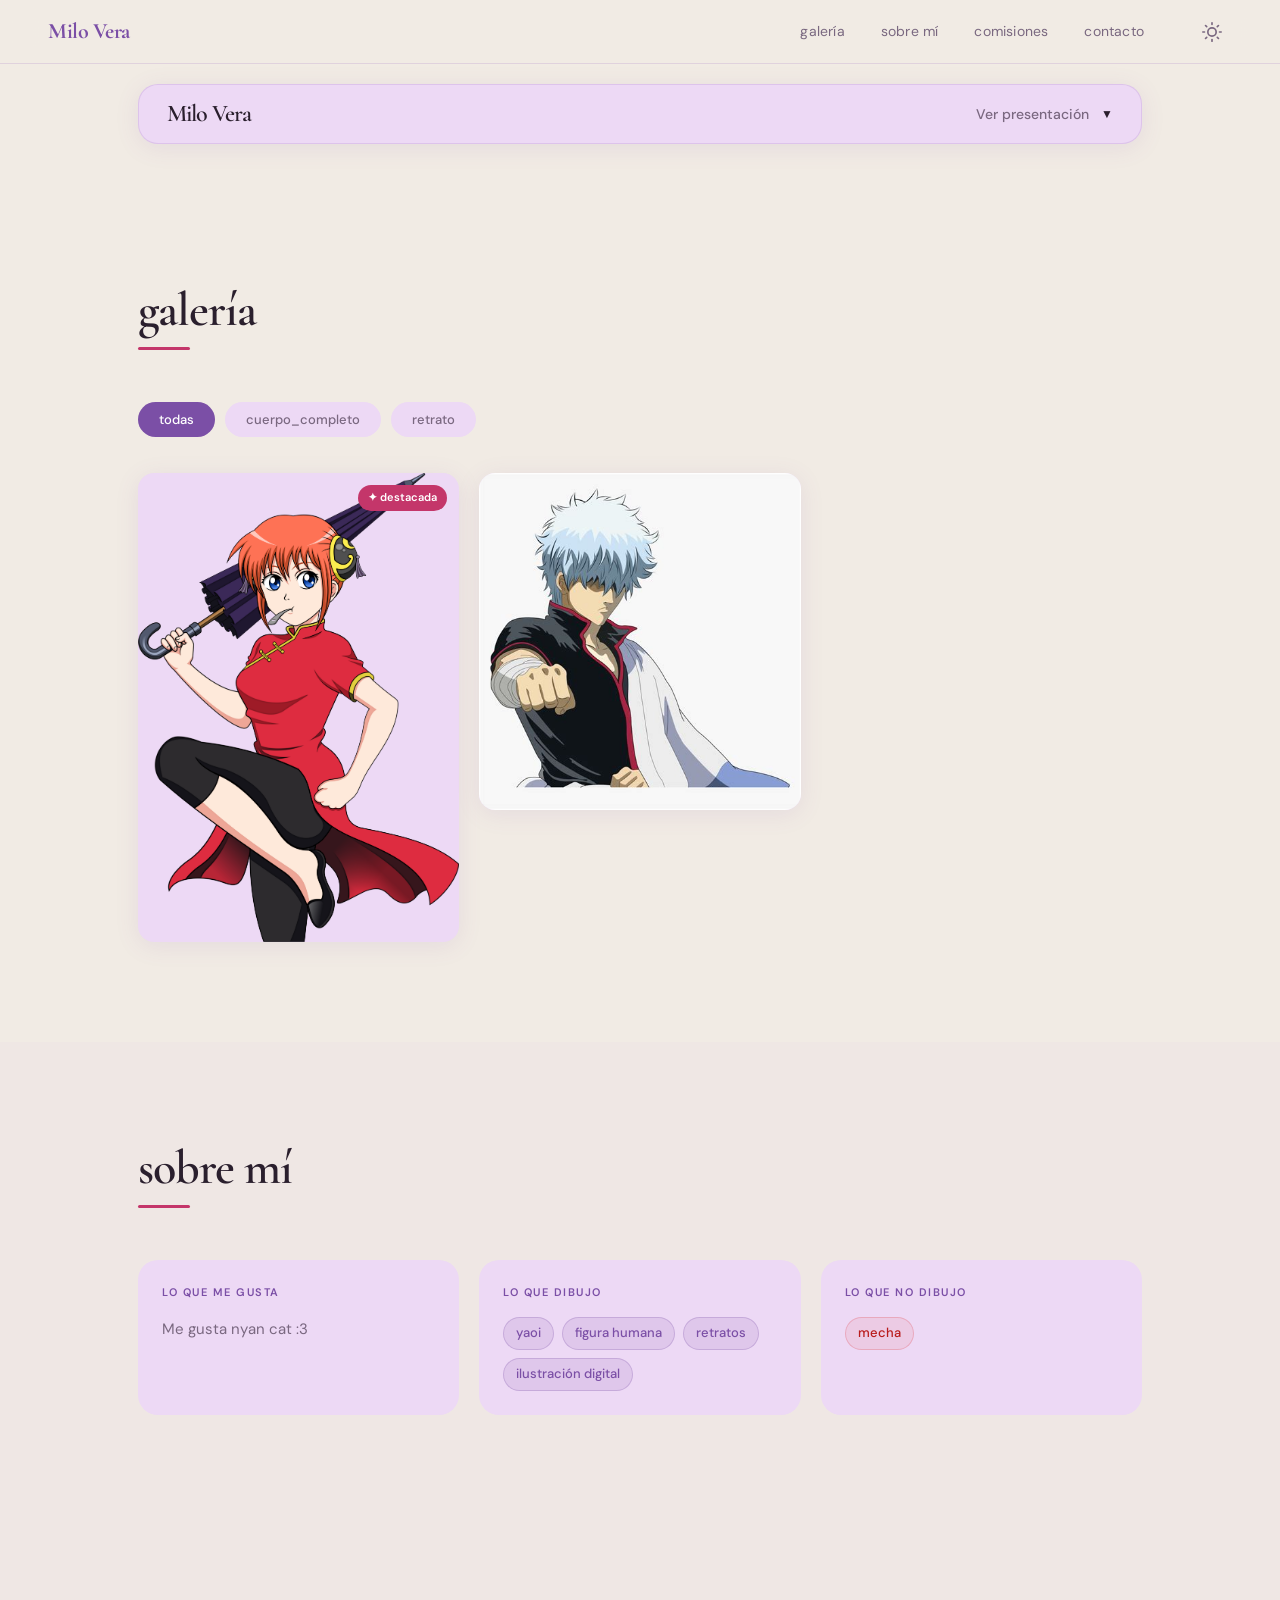
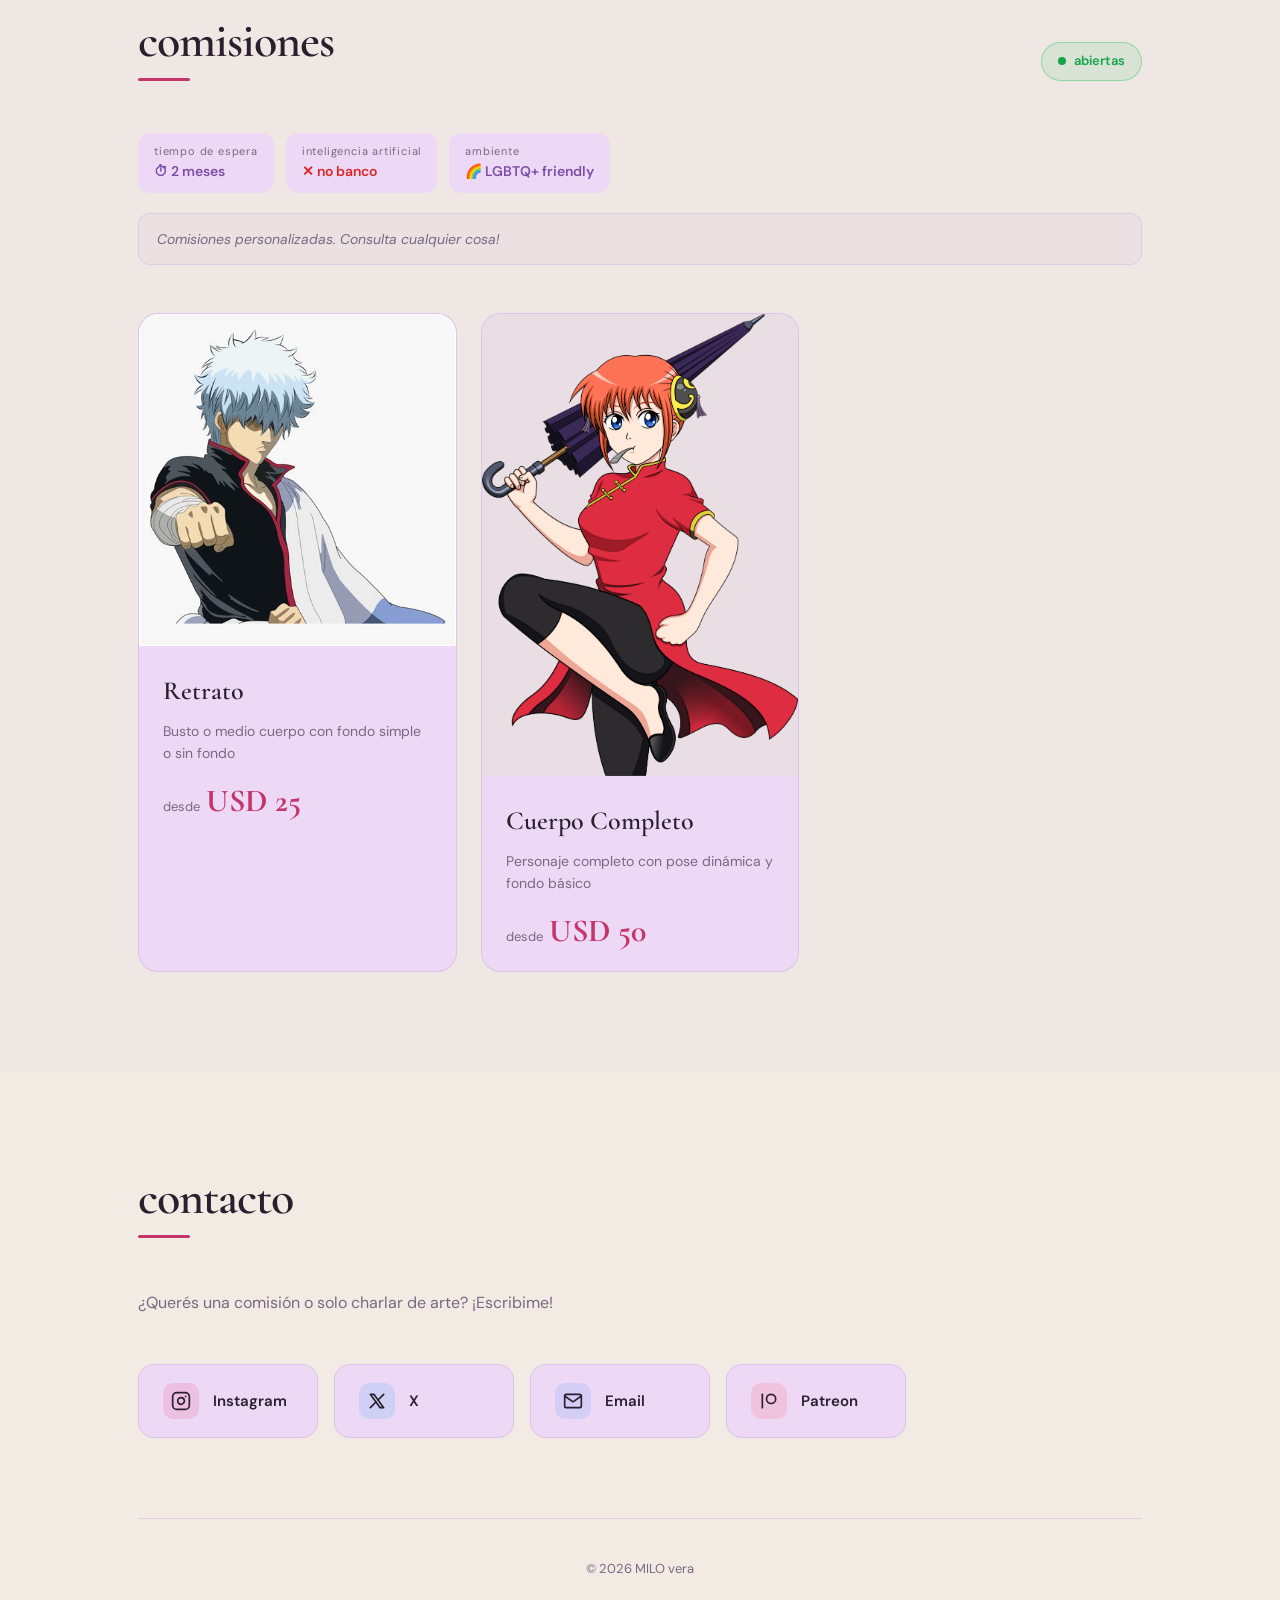
==== index.html @ a2011404 "awa" ====
<!DOCTYPE html>
<html lang="es">

<head>
  <meta charset="UTF-8" />
  <meta name="viewport" content="width=device-width, initial-scale=1.0" />
  <title>MILO vera — Arte & Comisiones</title>
  <link rel="preconnect" href="https://fonts.googleapis.com" />
  <link rel="preconnect" href="https://fonts.gstatic.com" crossorigin />
  <link
    href="https://fonts.googleapis.com/css2?family=Cormorant+Garamond:ital,wght@0,400;0,600;0,700;1,400;1,600&family=DM+Sans:wght@300;400;500;600&display=swap"
    rel="stylesheet" />
  <link rel="stylesheet" href="style.css" />
</head>

<body>

  <!-- NAV -->
  <nav id="navbar">
    <a href="#hero" class="nav-logo">Milo Vera</a>
    <div class="nav-links">
      <a href="#galeria">galería</a>
      <a href="#sobre-mi">sobre mí</a>
      <a href="#comisiones">comisiones</a>
      <a href="#contacto">contacto</a>
    </div>
    <button id="theme-toggle" aria-label="Cambiar tema">
      <svg class="icon-sun" viewBox="0 0 24 24" width="20" height="20" stroke="currentColor" stroke-width="2"
        fill="none" stroke-linecap="round" stroke-linejoin="round">
        <circle cx="12" cy="12" r="5"></circle>
        <line x1="12" y1="1" x2="12" y2="3"></line>
        <line x1="12" y1="21" x2="12" y2="23"></line>
        <line x1="4.22" y1="4.22" x2="5.64" y2="5.64"></line>
        <line x1="18.36" y1="18.36" x2="19.78" y2="19.78"></line>
        <line x1="1" y1="12" x2="3" y2="12"></line>
        <line x1="21" y1="12" x2="23" y2="12"></line>
        <line x1="4.22" y1="19.78" x2="5.64" y2="18.36"></line>
        <line x1="18.36" y1="5.64" x2="19.78" y2="4.22"></line>
      </svg>
      <svg class="icon-moon" viewBox="0 0 24 24" width="20" height="20" stroke="currentColor" stroke-width="2"
        fill="none" stroke-linecap="round" stroke-linejoin="round">
        <path d="M21 12.79A9 9 0 1 1 11.21 3 7 7 0 0 0 21 12.79z"></path>
      </svg>
    </button>
    <button class="nav-hamburger" id="hamburger" aria-label="Menú">
      <span></span><span></span><span></span>
    </button>
  </nav>

  <div class="mobile-menu" id="mobile-menu">
    <a href="#galeria" class="mobile-link">galería</a>
    <a href="#sobre-mi" class="mobile-link">sobre mí</a>
    <a href="#comisiones" class="mobile-link">comisiones</a>
    <a href="#contacto" class="mobile-link">contacto</a>
  </div>

  <main id="main-content">

    <section id="hero" class="section hero-acordeon-section"
      style="padding-top: calc(var(--nav-height) + 20px); padding-bottom: 20px;">
      <div class="container">

        <div class="gallery-collapsible" id="hero-collapsible">
          <div class="gallery-collapsible-header" id="hero-toggle" tabindex="0" role="button" aria-expanded="false"
            aria-controls="hero-collapsible-inner">
            <h2 class="section-title" id="acordeon-artist-name"
              style="margin-bottom:0; font-size: clamp(20px, 3vw, 24px);">Milo Vera</h2>
            <div style="display: flex; align-items: center; gap: 12px;">
              <span style="font-size: 14px; color: var(--on-muted); font-weight: 500;">Ver presentación</span>
              <span class="chevron">▼</span>
            </div>
          </div>

          <div class="gallery-collapsible-content">
            <div class="gallery-collapsible-inner" id="hero-collapsible-inner" style="padding-bottom: 20px;">
              <div class="hero-inner" style="padding-top: 20px;">
                <div class="hero-text">
                  <span class="hero-label reveal">✦ arte digital &amp; comisiones</span>
                  <h1 class="hero-name reveal" id="artist-name">MILO VERA</h1>
                  <p class="hero-tagline reveal italic" id="artist-tagline">arte digital · figura humana · comisiones
                  </p>
                  <p class="hero-bio reveal" id="artist-bio">Cargando...</p>
                  <div class="commission-badge reveal" id="commission-badge">
                    <span class="badge-dot"></span>
                    <span class="badge-text">Comisiones abiertas</span>
                  </div>
                </div>
                <div class="hero-avatar-wrap reveal">
                  <div class="avatar-ring"></div>
                  <img src="assets/images/avatar.png" alt="avatar" class="hero-avatar" id="hero-avatar"
                    onerror="this.style.display='none';document.querySelector('.avatar-placeholder').style.display='flex'" />
                  <div class="avatar-placeholder">
                    <span>🎨</span>
                  </div>
                </div>
              </div>
            </div>
          </div>

        </div>

      </div>
    </section>

    <section id="galeria" class="section">
      <div class="container">
        <div class="section-header">
          <h2 class="section-title">galería</h2>
          <div class="section-line"></div>
        </div>
        <div class="filter-bar" id="filter-bar">
          <button class="filter-btn active" data-filter="todas">todas</button>
        </div>
        <div class="gallery-grid" id="gallery-grid">
          <div class="gallery-empty">✨ Las obras aparecerán acá</div>
        </div>
      </div>
    </section>

    <section id="sobre-mi" class="section sobre-section">
      <div class="container">
        <div class="section-header">
          <h2 class="section-title">sobre mí</h2>
          <div class="section-line"></div>
        </div>
        <div class="sobre-grid">
          <div class="info-card reveal">
            <p class="card-label">lo que me gusta</p>
            <p id="artist-likes-desc" style="font-size: 15px; color: var(--on-muted); line-height: 1.6;"></p>
          </div>
          <div class="info-card reveal">
            <p class="card-label">lo que dibujo</p>
            <div class="chips-wrap" id="chips-si"></div>
          </div>
          <div class="info-card reveal">
            <p class="card-label">lo que NO dibujo</p>
            <div class="chips-wrap" id="chips-no"></div>
          </div>
        </div>
      </div>
    </section>

    <section id="comisiones" class="section comisiones-section">
      <div class="container">
        <div class="section-header comisiones-header">
          <div>
            <h2 class="section-title">comisiones</h2>
            <div class="section-line"></div>
          </div>
          <div class="commission-status-badge" id="comm-status-badge">
            <span class="badge-dot"></span>
            <span id="comm-status-text">abiertas</span>
          </div>
        </div>

        <div class="comisiones-meta" id="comisiones-meta"></div>

        <div class="comisiones-nota" id="comisiones-nota"></div>

        <div class="comisiones-grid" id="comisiones-grid"></div>
      </div>
    </section>

    <section id="contacto" class="section contacto-section">
      <div class="container">
        <div class="section-header">
          <h2 class="section-title">contacto</h2>
          <div class="section-line"></div>
        </div>
        <p class="contacto-sub">¿Querés una comisión o solo charlar de arte? ¡Escribime!</p>
        <div class="social-grid" id="social-grid"></div>
        <footer class="site-footer" id="site-footer">
          © <span id="year"></span> MILO vera
        </footer>
      </div>
    </section>

  </main>

  <div class="lightbox" id="lightbox">
    <button class="lightbox-close" id="lightbox-close">✕</button>
    <div class="lightbox-content" id="lightbox-content">
      <div class="lightbox-img-wrap" id="lightbox-img-wrap">
        <button class="lightbox-nav lightbox-prev" id="lightbox-prev" aria-label="Anterior">❮</button>
        <img src="" alt="" class="lightbox-img" id="lightbox-img" />
        <button class="lightbox-nav lightbox-next" id="lightbox-next" aria-label="Siguiente">❯</button>
      </div>
      <div class="lightbox-info" id="lightbox-info">
        <h3 class="lightbox-title" id="lightbox-title"></h3>
        <p class="lightbox-desc" id="lightbox-desc"></p>
        <div class="lightbox-social" id="lightbox-social"></div>
      </div>
    </div>
  </div>

  <script src="app.js"></script>
</body>

</html>
---- style.css ----
:root {
  --cream: #F1EBE4;
  --cream-2: #EDE5DC;
  --lavender: #C9A8E0;
  --lavender-mid: #9B68C4;
  --lavender-deep: #7B4FA6;
  --accent: #C4366A;
  --accent-soft: #F2C4CE;
  --choco: #2C1810;
  --text: #2A1F2D;
  --text-muted: #7A6880;
  --card-bg: #EDD9F5;
  --card-bg-2: #F5E6FF;
  --white: #FFFFFF;
  --border: rgba(155, 104, 196, 0.2);

  --bg: var(--cream);
  --surface: var(--card-bg);
  --on-surface: var(--text);
  --on-muted: var(--text-muted);

  --font-display: 'Cormorant Garamond', Georgia, serif;
  --font-body: 'DM Sans', sans-serif;

  --nav-height: 64px;
  --radius-card: 20px;
  --radius-chip: 100px;
  --shadow-soft: 0 4px 24px rgba(123, 79, 166, 0.1);
  --shadow-hover: 0 12px 40px rgba(123, 79, 166, 0.2);
  --transition: 0.22s cubic-bezier(0.4, 0, 0.2, 1);
}

[data-theme="dark"] {
  --bg: #16101E;
  --cream: #16101E;
  --surface: #261B35;
  --card-bg: #261B35;
  --card-bg-2: #2E2040;
  --text: #F0E8FA;
  --text-muted: #9E88B8;
  --border: rgba(201, 168, 224, 0.15);
  --on-surface: var(--text);
  --on-muted: var(--text-muted);
  --shadow-soft: 0 4px 24px rgba(0, 0, 0, 0.3);
  --shadow-hover: 0 12px 40px rgba(201, 168, 224, 0.15);
}

*,
*::before,
*::after {
  box-sizing: border-box;
  margin: 0;
  padding: 0;
}

html {
  scroll-behavior: smooth;
  font-size: 16px;
}

body {
  background-color: var(--bg);
  color: var(--text);
  font-family: var(--font-body);
  line-height: 1.6;
  transition: background-color 0.35s ease, color 0.35s ease;
  overflow-x: hidden;
}

a {
  text-decoration: none;
  color: inherit;
}

img {
  max-width: 100%;
  display: block;
}

button {
  cursor: pointer;
  border: none;
  background: none;
}

#navbar {
  position: fixed;
  top: 0;
  left: 0;
  right: 0;
  z-index: 100;
  height: var(--nav-height);
  display: flex;
  align-items: center;
  padding: 0 48px;
  gap: 40px;
  background: color-mix(in srgb, var(--bg) 90%, transparent);
  backdrop-filter: blur(16px);
  -webkit-backdrop-filter: blur(16px);
  border-bottom: 1px solid var(--border);
  transition: background var(--transition), border-color var(--transition);
}

.nav-logo {
  font-family: var(--font-display);
  font-size: 22px;
  font-weight: 700;
  color: var(--lavender-deep);
  letter-spacing: -0.5px;
  flex-shrink: 0;
}

[data-theme="dark"] .nav-logo {
  color: var(--lavender);
}

.nav-links {
  display: flex;
  gap: 36px;
  margin-left: auto;
}

.nav-links a {
  font-size: 14px;
  font-weight: 400;
  color: var(--on-muted);
  letter-spacing: 0.2px;
  transition: color var(--transition);
  position: relative;
}

.nav-links a::after {
  content: '';
  position: absolute;
  bottom: -3px;
  left: 0;
  width: 0;
  height: 1.5px;
  background: var(--accent);
  transition: width var(--transition);
}

.nav-links a:hover {
  color: var(--text);
}

.nav-links a:hover::after {
  width: 100%;
}

#theme-toggle {
  width: 40px;
  height: 40px;
  border-radius: 50%;
  display: flex;
  align-items: center;
  justify-content: center;
  color: var(--on-muted);
  background: transparent;
  border: 1px solid transparent;
  transition: all var(--transition);
  flex-shrink: 0;
  margin-left: 8px;
}

#theme-toggle:hover {
  background: var(--surface);
  color: var(--text);
  transform: translateY(-2px);
}

#theme-toggle svg {
  transition: transform 0.5s cubic-bezier(0.4, 0, 0.2, 1);
}

#theme-toggle:active svg {
  transform: scale(0.85);
}

[data-theme="light"] .icon-moon {
  display: none;
}

[data-theme="dark"] .icon-sun {
  display: none;
}

.nav-hamburger {
  display: none;
  flex-direction: column;
  gap: 5px;
  padding: 4px;
}

.nav-hamburger span {
  display: block;
  width: 22px;
  height: 2px;
  background: var(--text);
  border-radius: 2px;
  transition: var(--transition);
}

.mobile-menu {
  display: none;
  position: fixed;
  top: var(--nav-height);
  left: 0;
  right: 0;
  z-index: 99;
  background: var(--bg);
  border-bottom: 1px solid var(--border);
  padding: 20px 24px;
  flex-direction: column;
  gap: 20px;
  transform: translateY(-100%);
  transition: transform 0.3s ease;
}

.mobile-menu.open {
  transform: translateY(0);
}

.mobile-link {
  font-size: 18px;
  font-family: var(--font-display);
  color: var(--text);
}

.container {
  max-width: 1100px;
  margin: 0 auto;
  padding: 0 48px;
}

.section {
  padding: 100px 0;
}

.section-header {
  margin-bottom: 52px;
}

.section-title {
  font-family: var(--font-display);
  font-size: clamp(32px, 5vw, 48px);
  font-weight: 600;
  color: var(--text);
  letter-spacing: -1px;
  line-height: 1.1;
}

.section-line {
  width: 52px;
  height: 3px;
  background: var(--accent);
  border-radius: 100px;
  margin-top: 10px;
}

.hero-acordeon-section {
  position: relative;
  overflow: hidden;
}

.blob-1 {
  width: 500px;
  height: 500px;
  background: color-mix(in srgb, var(--lavender) 30%, transparent);
  top: -100px;
  right: -100px;
}

.blob-2 {
  width: 350px;
  height: 350px;
  background: color-mix(in srgb, var(--accent-soft) 25%, transparent);
  bottom: 0;
  left: -80px;
}

.hero-inner {
  position: relative;
  z-index: 1;
  max-width: 1100px;
  margin: 0 auto;
  width: 100%;
  display: flex;
  align-items: center;
  gap: 80px;
}

.hero-text {
  flex: 1;
  display: flex;
  flex-direction: column;
  gap: 16px;
}

.hero-label {
  display: inline-flex;
  align-items: center;
  gap: 8px;
  font-size: 12px;
  font-weight: 600;
  letter-spacing: 1.5px;
  text-transform: uppercase;
  color: var(--lavender-deep);
  background: color-mix(in srgb, var(--lavender) 20%, transparent);
  padding: 6px 14px;
  border-radius: var(--radius-chip);
  width: fit-content;
}

[data-theme="dark"] .hero-label {
  color: var(--lavender);
}

.hero-name {
  font-family: var(--font-display);
  font-size: clamp(48px, 8vw, 88px);
  font-weight: 700;
  line-height: 0.95;
  letter-spacing: -3px;
  color: var(--text);
}

.hero-tagline {
  font-family: var(--font-display);
  font-size: clamp(18px, 2.5vw, 24px);
  font-style: italic;
  color: var(--lavender-mid);
  font-weight: 400;
}

.hero-bio {
  font-size: 16px;
  color: var(--on-muted);
  max-width: 480px;
  line-height: 1.7;
}

.commission-badge {
  display: inline-flex;
  align-items: center;
  gap: 10px;
  padding: 10px 18px;
  border-radius: 12px;
  width: fit-content;
  font-size: 14px;
  font-weight: 600;
  border: 1.5px solid;
  margin-top: 8px;
}

.commission-badge.open {
  background: rgba(34, 197, 94, 0.1);
  border-color: rgba(34, 197, 94, 0.4);
  color: #16a34a;
}

.commission-badge.closed {
  background: rgba(239, 68, 68, 0.1);
  border-color: rgba(239, 68, 68, 0.4);
  color: #dc2626;
}

.badge-dot {
  width: 8px;
  height: 8px;
  border-radius: 50%;
  background: currentColor;
}

.commission-badge.open .badge-dot {
  animation: pulse-green 2s infinite;
}

@keyframes pulse-green {

  0%,
  100% {
    opacity: 1;
  }

  50% {
    opacity: 0.4;
  }
}

.hero-avatar-wrap {
  flex-shrink: 0;
  width: 300px;
  height: 300px;
  position: relative;
  display: flex;
  align-items: center;
  justify-content: center;
}

.avatar-ring {
  position: absolute;
  inset: -8px;
  border-radius: 50%;
  border: 2px solid var(--lavender);
  opacity: 0.6;
  animation: spin-slow 20s linear infinite;
}

@keyframes spin-slow {
  to {
    transform: rotate(360deg);
  }
}

.hero-avatar,
.avatar-placeholder {
  width: 280px;
  height: 280px;
  border-radius: 50%;
  object-fit: cover;
  background: color-mix(in srgb, var(--lavender) 25%, var(--bg));
}

.avatar-placeholder {
  display: none;
  align-items: center;
  justify-content: center;
  font-size: 80px;
  border: 2px solid var(--border);
}

.reveal {
  opacity: 0;
  transform: translateY(24px);
  transition: opacity 0.6s ease, transform 0.6s ease;
}

.reveal.visible {
  opacity: 1;
  transform: translateY(0);
}

.reveal:nth-child(2) {
  transition-delay: 0.1s;
}

.reveal:nth-child(3) {
  transition-delay: 0.2s;
}

.reveal:nth-child(4) {
  transition-delay: 0.3s;
}

.reveal:nth-child(5) {
  transition-delay: 0.4s;
}

.reveal:nth-child(6) {
  transition-delay: 0.5s;
}

.sobre-section {
  background: color-mix(in srgb, var(--lavender) 6%, var(--bg));
}

.sobre-grid {
  display: flex;
  flex-wrap: wrap;
  gap: 20px;
}

.info-card {
  background: var(--surface);
  border-radius: var(--radius-card);
  padding: 24px;
  min-width: 200px;
  flex: 1;
}

.card-label {
  font-size: 11px;
  font-weight: 600;
  letter-spacing: 1.5px;
  text-transform: uppercase;
  color: var(--lavender-deep);
  margin-bottom: 16px;
}

[data-theme="dark"] .card-label {
  color: var(--lavender);
}

.color-swatches {
  display: flex;
  gap: 12px;
  flex-wrap: wrap;
}

.swatch {
  width: 40px;
  height: 40px;
  border-radius: 50%;
  border: 2px solid var(--border);
  box-shadow: 0 2px 8px rgba(0, 0, 0, 0.15);
}

.chips-wrap {
  display: flex;
  flex-wrap: wrap;
  gap: 8px;
}

.chip {
  padding: 5px 12px;
  border-radius: var(--radius-chip);
  font-size: 13px;
  font-weight: 500;
  border: 1px solid;
}

.chip-si {
  background: color-mix(in srgb, var(--lavender-deep) 12%, transparent);
  border-color: color-mix(in srgb, var(--lavender-deep) 25%, transparent);
  color: var(--lavender-deep);
}

[data-theme="dark"] .chip-si {
  color: var(--lavender);
  background: color-mix(in srgb, var(--lavender) 15%, transparent);
  border-color: color-mix(in srgb, var(--lavender) 25%, transparent);
}

.chip-no {
  background: rgba(220, 38, 38, 0.08);
  border-color: rgba(220, 38, 38, 0.2);
  color: #b91c1c;
}

[data-theme="dark"] .chip-no {
  color: #f87171;
}

.gallery-collapsible {
  background: transparent;
}

.gallery-collapsible-header {
  display: flex;
  align-items: center;
  justify-content: space-between;
  cursor: pointer;
  padding: 16px 28px;
  background: var(--surface);
  border-radius: 20px;
  border: 1px solid var(--border);
  transition: all var(--transition);
  box-shadow: var(--shadow-soft);
  user-select: none;
}

.gallery-collapsible-header:hover {
  transform: translateY(-2px);
  box-shadow: var(--shadow-hover);
  border-color: var(--lavender);
}

.chevron {
  transition: transform 0.4s cubic-bezier(0.4, 0, 0.2, 1);
  display: inline-block;
  font-size: 12px;
}

.gallery-collapsible.open .chevron {
  transform: rotate(180deg);
}

.gallery-collapsible-content {
  display: grid;
  grid-template-rows: 0fr;
  transition: grid-template-rows 0.5s cubic-bezier(0.4, 0, 0.2, 1);
}

.gallery-collapsible.open .gallery-collapsible-content {
  grid-template-rows: 1fr;
}

.gallery-collapsible-inner {
  overflow: hidden;
  padding-top: 0;
  opacity: 0;
  visibility: hidden;
  transition: opacity 0.4s ease, padding 0.4s ease, visibility 0.4s ease;
}

.gallery-collapsible.open .gallery-collapsible-inner {
  opacity: 1;
  visibility: visible;
}

.filter-bar {
  display: flex;
  flex-wrap: wrap;
  gap: 10px;
  margin-bottom: 36px;
}

.filter-btn {
  padding: 8px 20px;
  border-radius: var(--radius-chip);
  font-size: 13px;
  font-weight: 500;
  font-family: var(--font-body);
  background: var(--surface);
  color: var(--on-muted);
  border: 1.5px solid transparent;
  transition: all var(--transition);
}

.filter-btn:hover {
  color: var(--text);
}

.filter-btn.active {
  background: var(--lavender-deep);
  color: white;
}

.gallery-grid {
  column-count: 3;
  column-gap: 20px;
}

@media (max-width: 900px) {
  .gallery-grid {
    column-count: 2;
  }
}

@media (max-width: 480px) {
  .gallery-grid {
    column-count: 1;
  }
}

.gallery-empty {
  grid-column: 1/-1;
  text-align: center;
  padding: 80px 20px;
  font-family: var(--font-display);
  font-style: italic;
  font-size: 20px;
  color: var(--on-muted);
}

.gallery-item {
  position: relative;
  border-radius: 16px;
  overflow: hidden;
  margin-bottom: 20px;
  break-inside: avoid;
  cursor: pointer;
  background: var(--surface);
  box-shadow: var(--shadow-soft);
  transition: transform var(--transition), box-shadow var(--transition);
}

.gallery-item:hover {
  transform: scale(1.025) translateY(-4px);
  box-shadow: var(--shadow-hover);
}

.gallery-item img {
  width: 100%;
  height: auto;
  display: block;
  transition: transform 0.5s ease;
}

.gallery-item:hover img {
  transform: scale(1.06);
}

.gallery-overlay {
  position: absolute;
  inset: 0;
  background: linear-gradient(to top, rgba(44, 24, 16, 0.7) 0%, transparent 50%);
  opacity: 0;
  display: flex;
  align-items: flex-end;
  padding: 20px;
  transition: opacity var(--transition);
}

.gallery-item:hover .gallery-overlay {
  opacity: 1;
}

.gallery-overlay-title {
  color: white;
  font-family: var(--font-display);
  font-size: 18px;
  font-weight: 600;
}

.gallery-img-placeholder {
  width: 100%;
  aspect-ratio: 4/3;
  display: flex;
  align-items: center;
  justify-content: center;
  font-size: 48px;
  color: var(--lavender);
  background: var(--surface);
}

.badge-destacada {
  position: absolute;
  top: 12px;
  right: 12px;
  background: var(--accent);
  color: white;
  font-size: 11px;
  font-weight: 600;
  padding: 4px 10px;
  border-radius: var(--radius-chip);
}

.comisiones-section {
  background: color-mix(in srgb, var(--lavender) 6%, var(--bg));
}

.comisiones-header {
  display: flex;
  align-items: flex-end;
  justify-content: space-between;
  flex-wrap: wrap;
  gap: 16px;
}

.commission-status-badge {
  display: inline-flex;
  align-items: center;
  gap: 8px;
  padding: 8px 16px;
  border-radius: var(--radius-chip);
  font-size: 13px;
  font-weight: 600;
  border: 1.5px solid;
}

.commission-status-badge.open {
  background: rgba(34, 197, 94, 0.1);
  border-color: rgba(34, 197, 94, 0.4);
  color: #16a34a;
}

.commission-status-badge.closed {
  background: rgba(239, 68, 68, 0.1);
  border-color: rgba(239, 68, 68, 0.4);
  color: #dc2626;
}

.comisiones-meta {
  display: flex;
  flex-wrap: wrap;
  gap: 12px;
  margin-bottom: 20px;
}

.meta-chip {
  display: inline-flex;
  align-items: center;
  gap: 8px;
  background: var(--surface);
  padding: 10px 16px;
  border-radius: 12px;
  font-size: 14px;
}

.meta-chip-label {
  font-size: 11px;
  color: var(--on-muted);
  letter-spacing: 0.8px;
}

.meta-chip-value {
  font-weight: 600;
  color: var(--lavender-deep);
}

[data-theme="dark"] .meta-chip-value {
  color: var(--lavender);
}

.meta-chip-value.negative {
  color: #dc2626;
}

.comisiones-nota {
  padding: 14px 18px;
  background: color-mix(in srgb, var(--lavender) 15%, var(--bg));
  border: 1px solid color-mix(in srgb, var(--lavender) 35%, transparent);
  border-radius: 12px;
  font-size: 14px;
  font-style: italic;
  color: var(--on-muted);
  margin-bottom: 48px;
}

.comisiones-grid {
  display: grid;
  grid-template-columns: repeat(auto-fill, minmax(300px, 1fr));
  gap: 24px;
}

.comision-card {
  background: var(--surface);
  border-radius: var(--radius-card);
  overflow: hidden;
  border: 1.5px solid var(--border);
  transition: transform var(--transition), box-shadow var(--transition);
}

.comision-card:hover {
  transform: translateY(-6px);
  box-shadow: var(--shadow-hover);
}

.comision-img-wrap {
  overflow: hidden;
  background: color-mix(in srgb, var(--lavender) 20%, var(--bg));
}

.comision-img-wrap img {
  width: 100%;
  height: auto;
  display: block;
  transition: transform 0.5s ease;
}

.comision-card:hover .comision-img-wrap img {
  transform: scale(1.05);
}

.comision-img-placeholder {
  width: 100%;
  aspect-ratio: 5/4;
  display: flex;
  align-items: center;
  justify-content: center;
  font-size: 52px;
}

.comision-body {
  padding: 24px;
}

.comision-nombre {
  font-family: var(--font-display);
  font-size: 26px;
  font-weight: 600;
  margin-bottom: 8px;
}

.comision-desc {
  font-size: 14px;
  color: var(--on-muted);
  margin-bottom: 20px;
  line-height: 1.6;
}

.comision-precio {
  display: flex;
  align-items: baseline;
  gap: 6px;
}

.precio-desde {
  font-size: 13px;
  color: var(--on-muted);
}

.precio-valor {
  font-family: var(--font-display);
  font-size: 32px;
  font-weight: 700;
  color: var(--accent);
  line-height: 1;
}

.contacto-sub {
  font-size: 16px;
  color: var(--on-muted);
  margin-bottom: 48px;
  max-width: 500px;
}

.social-grid {
  display: flex;
  flex-wrap: wrap;
  gap: 16px;
  margin-bottom: 80px;
}

.social-card {
  display: flex;
  align-items: center;
  gap: 14px;
  padding: 18px 24px;
  background: var(--surface);
  border-radius: 16px;
  border: 1.5px solid var(--border);
  min-width: 180px;
  font-size: 15px;
  font-weight: 600;
  transition: all var(--transition);
  color: var(--text);
}

.social-card:hover {
  transform: translateY(-4px);
  box-shadow: var(--shadow-hover);
  border-color: var(--social-color, var(--lavender));
  background: color-mix(in srgb, var(--social-color, var(--lavender)) 10%, var(--surface));
}

.social-icon {
  width: 36px;
  height: 36px;
  border-radius: 10px;
  display: flex;
  align-items: center;
  justify-content: center;
  font-size: 18px;
  background: color-mix(in srgb, var(--social-color, var(--lavender)) 15%, transparent);
  flex-shrink: 0;
}

.site-footer {
  text-align: center;
  font-size: 13px;
  color: var(--on-muted);
  padding-top: 40px;
  border-top: 1px solid var(--border);
}

.lightbox {
  position: fixed;
  inset: 0;
  z-index: 200;
  background: rgba(0, 0, 0, 0.92);
  align-items: center;
  justify-content: center;
  padding: 24px;
  visibility: hidden;
  opacity: 0;
  transition: opacity 0.4s ease, visibility 0.4s ease;
  display: flex;
}

.lightbox.open {
  visibility: visible;
  opacity: 1;
}

.lightbox-content {
  display: flex;
  width: 100%;
  height: 100%;
  max-width: 1200px;
  max-height: 90vh;
  gap: 24px;
  position: relative;
  overflow: hidden;
}

.lightbox-img-wrap {
  flex: 1;
  display: flex;
  align-items: center;
  justify-content: center;
  min-width: 0;
  position: relative;
  transform: translateX(190px);
  transition: transform 0.5s cubic-bezier(0.4, 0, 0.2, 1);
}

.lightbox.open .lightbox-img-wrap {
  transform: translateX(0);
}

.lightbox-img {
  max-width: 100%;
  max-height: 100%;
  object-fit: contain;
  border-radius: 12px;
  box-shadow: 0 0 80px rgba(201, 168, 224, 0.3);
  cursor: default;
}

.lightbox-info {
  width: 380px;
  background: var(--surface);
  border-radius: 16px;
  padding: 32px;
  display: flex;
  flex-direction: column;
  gap: 16px;
  transform: translateY(100%);
  opacity: 0;
  transition: transform 0.5s cubic-bezier(0.4, 0, 0.2, 1), opacity 0.4s ease;
  overflow-y: auto;
  border: 1px solid var(--border);
  box-shadow: -10px 0 40px rgba(0, 0, 0, 0.25);
  flex-shrink: 0;
}

.lightbox.open .lightbox-info {
  transform: translateX(0);
  opacity: 1;
  transition-delay: 0.1s;
}

.lightbox-title {
  font-family: var(--font-display);
  font-size: 28px;
  color: var(--text);
  line-height: 1.2;
}

.lightbox-desc {
  font-size: 15px;
  color: var(--on-muted);
  line-height: 1.6;
}

.lightbox-social {
  display: flex;
  gap: 12px;
  margin-top: auto;
  padding-top: 24px;
}

.lightbox-social-btn {
  width: 44px;
  height: 44px;
  border-radius: 50%;
  display: flex;
  align-items: center;
  justify-content: center;
  background: color-mix(in srgb, var(--lavender) 15%, transparent);
  color: var(--text);
  transition: all var(--transition);
  border: 1px solid transparent;
}

.lightbox-social-btn:hover {
  background: var(--lavender-deep);
  color: white;
  transform: translateY(-2px);
  border-color: var(--lavender-deep);
}

.lightbox-nav {
  position: absolute;
  top: 50%;
  transform: translateY(-50%);
  width: 44px;
  height: 44px;
  border-radius: 50%;
  background: rgba(255, 255, 255, 0.1);
  color: white;
  font-size: 18px;
  display: flex;
  align-items: center;
  justify-content: center;
  transition: all var(--transition);
  border: 1px solid rgba(255, 255, 255, 0.2);
  z-index: 201;
  backdrop-filter: blur(4px);
  -webkit-backdrop-filter: blur(4px);
}

.lightbox-nav:hover {
  background: rgba(255, 255, 255, 0.2);
  transform: translateY(-50%) scale(1.1);
}

.lightbox-prev {
  left: 16px;
}

.lightbox-next {
  right: 16px;
}

.lightbox-close {
  position: absolute;
  top: 24px;
  right: 24px;
  width: 42px;
  height: 42px;
  border-radius: 50%;
  background: rgba(255, 255, 255, 0.1);
  color: white;
  font-size: 16px;
  display: flex;
  align-items: center;
  justify-content: center;
  transition: background var(--transition);
  border: 1px solid rgba(255, 255, 255, 0.2);
  z-index: 201;
}

.lightbox-close:hover {
  background: rgba(255, 255, 255, 0.2);
}

@media (max-width: 900px) {
  #navbar {
    padding: 0 24px;
    gap: 16px;
  }

  .nav-links {
    display: none;
  }

  #theme-toggle {
    margin-left: auto;
  }

  .nav-hamburger {
    display: flex;
  }

  .mobile-menu {
    display: flex;
  }

  .hero-acordeon-section {
    padding-left: 0;
    padding-right: 0;
  }

  .hero-inner {
    flex-direction: column-reverse;
    gap: 40px;
  }

  .hero-avatar-wrap {
    width: 200px;
    height: 200px;
  }

  .hero-avatar,
  .avatar-placeholder {
    width: 180px;
    height: 180px;
  }

  .container {
    padding: 0 24px;
  }

  .section {
    padding: 72px 0;
  }

  .comisiones-header {
    flex-direction: column;
    align-items: flex-start;
  }

  .lightbox-content {
    flex-direction: column;
    align-items: center;
    overflow-y: auto;
    overflow-x: hidden;
  }

  .lightbox-info {
    width: 100%;
    max-width: 500px;
    transform: translateY(110%);
  }

  .lightbox.open .lightbox-info {
    transform: translateY(0);
  }

  .lightbox-img-wrap {
    flex: none;
    height: 50vh;
    transform: translateY(100px);
  }

  .lightbox.open .lightbox-img-wrap {
    transform: translateY(0);
  }

  .lightbox-close {
    position: fixed;
    top: 16px;
    right: 16px;
  }
}

@media (max-width: 480px) {
  .hero-name {
    letter-spacing: -2px;
  }

  .gallery-grid {
    grid-template-columns: repeat(2, 1fr);
  }

  .social-card {
    min-width: calc(50% - 8px);
  }
}
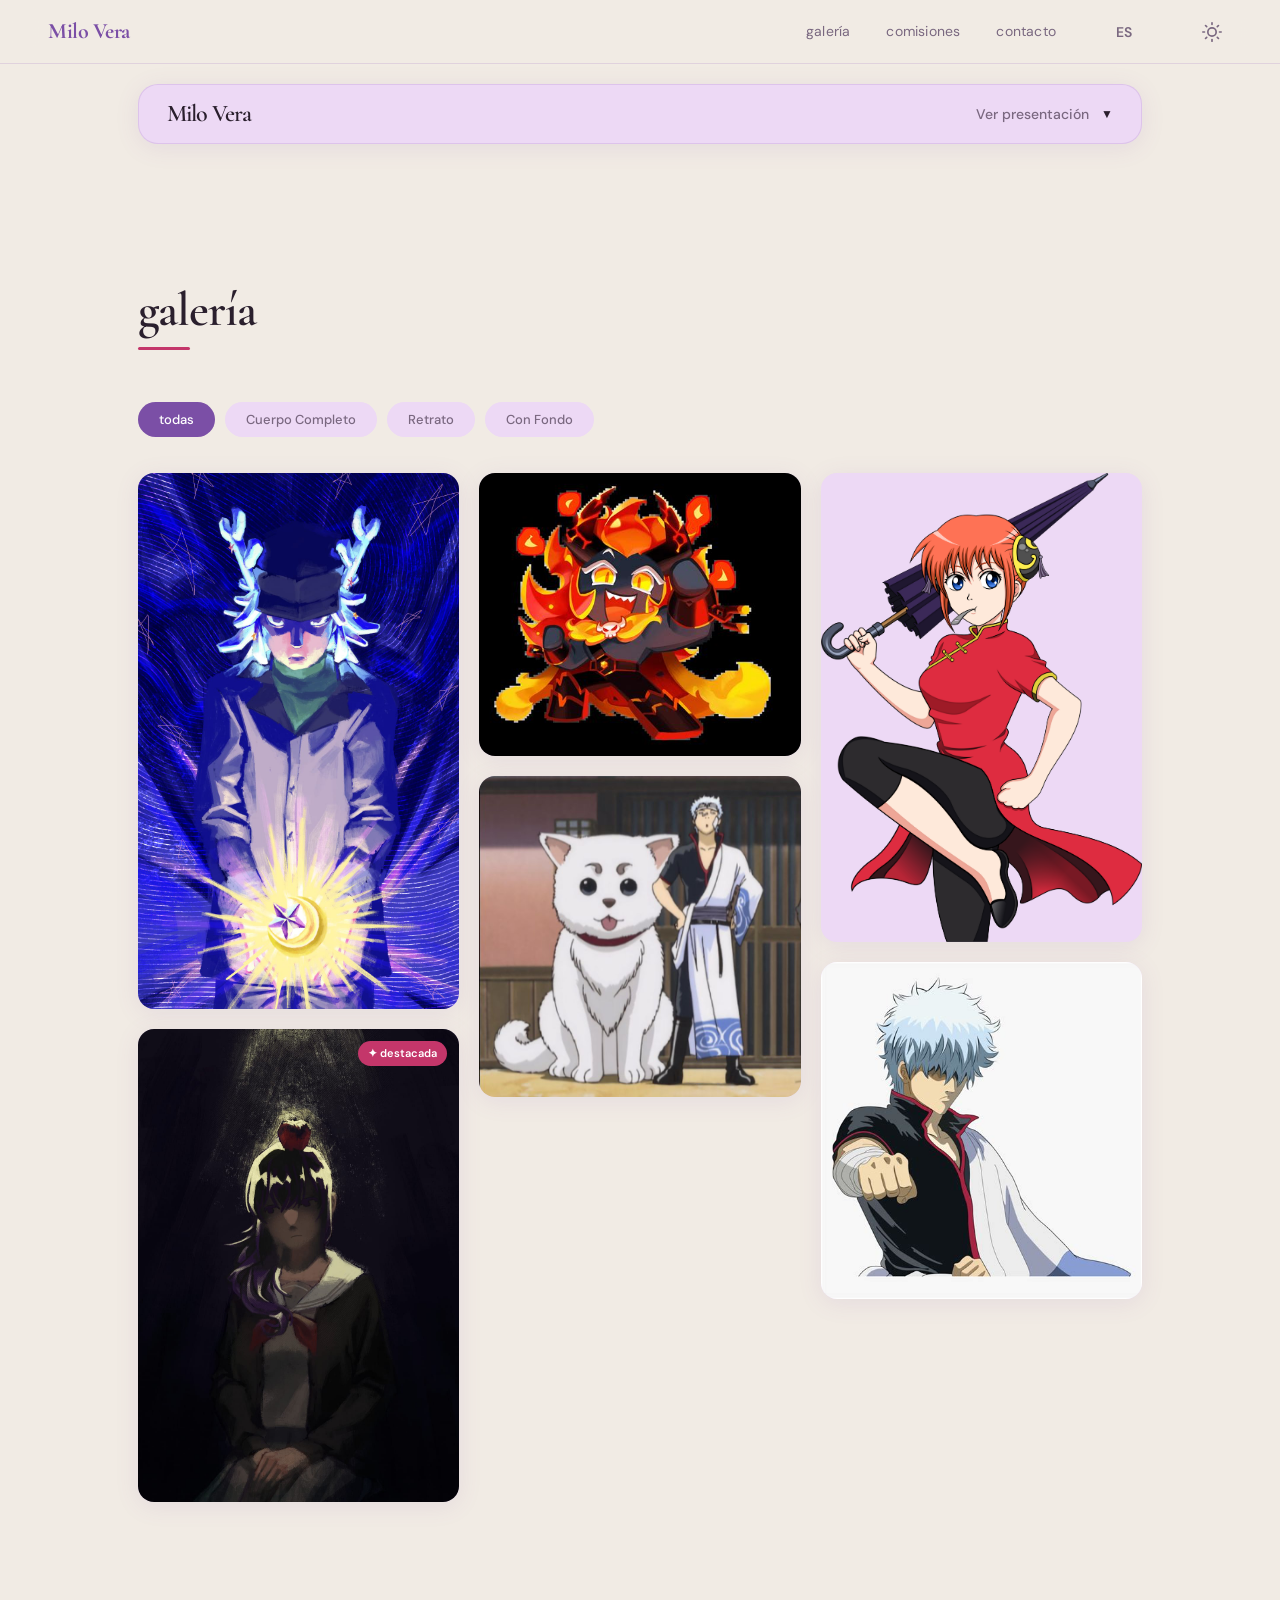
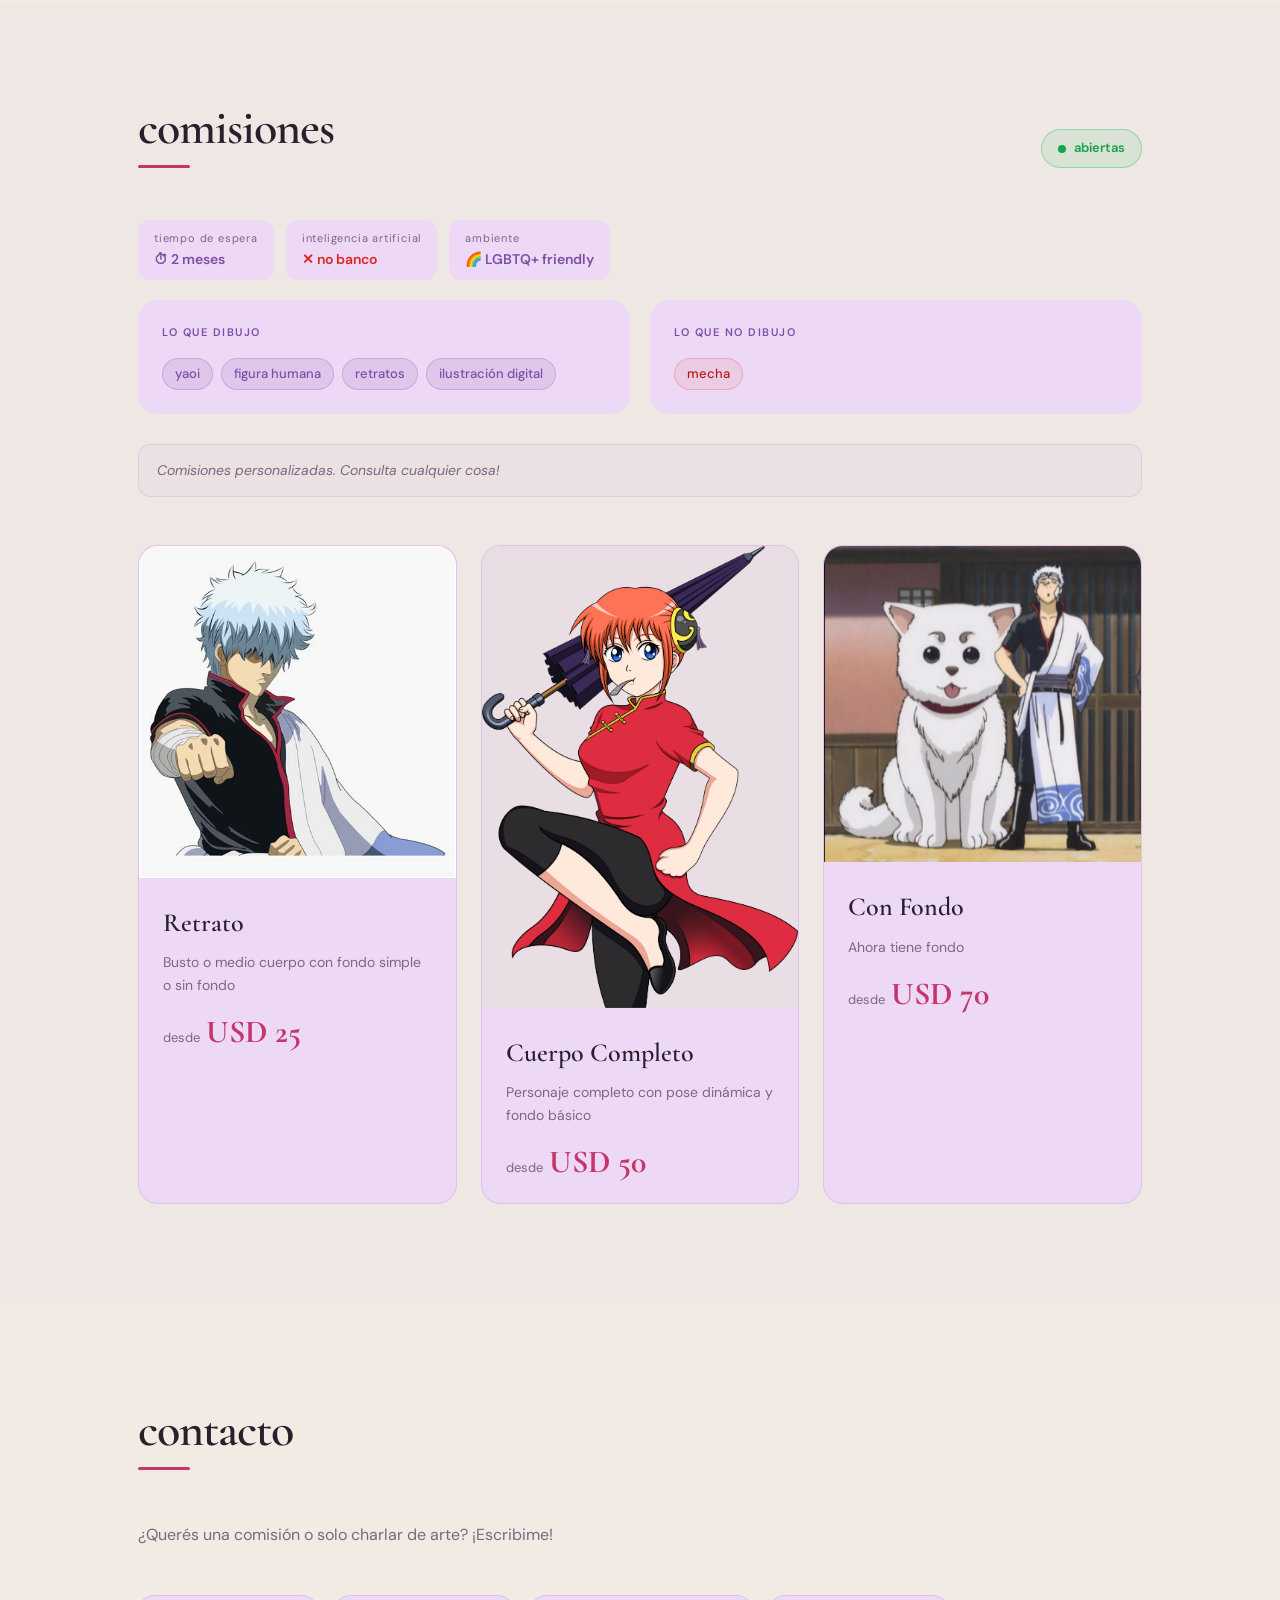
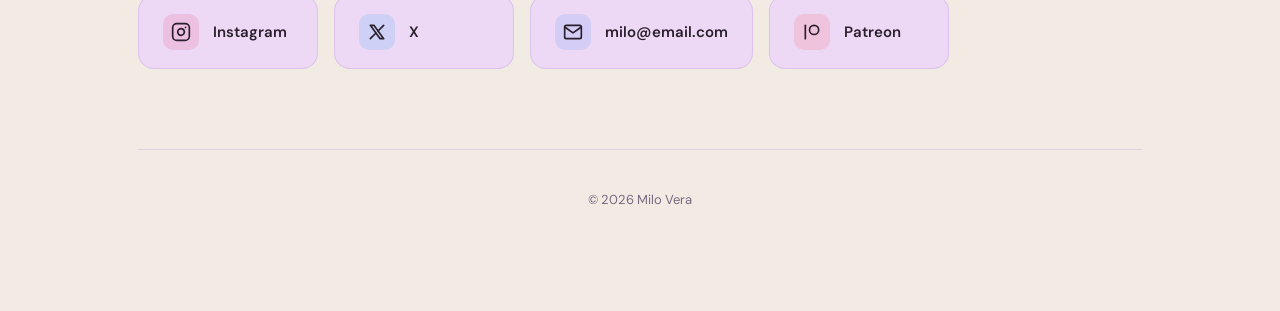
==== commit a7cc1ece: "english" ====
--- a/index.html
+++ b/index.html
@@ -19,11 +19,13 @@
   <nav id="navbar">
     <a href="#hero" class="nav-logo">Milo Vera</a>
     <div class="nav-links">
-      <a href="#galeria">galería</a>
-      <a href="#sobre-mi">sobre mí</a>
-      <a href="#comisiones">comisiones</a>
-      <a href="#contacto">contacto</a>
+      <a href="#galeria" data-i18n="nav_galeria">galería</a>
+      <a href="#comisiones" data-i18n="nav_comisiones">comisiones</a>
+      <a href="#contacto" data-i18n="nav_contacto">contacto</a>
     </div>
+    <button id="lang-toggle" class="lang-toggle-btn" aria-label="Cambiar idioma">
+      ES
+    </button>
     <button id="theme-toggle" aria-label="Cambiar tema">
       <svg class="icon-sun" viewBox="0 0 24 24" width="20" height="20" stroke="currentColor" stroke-width="2"
         fill="none" stroke-linecap="round" stroke-linejoin="round">
@@ -48,10 +50,9 @@
   </nav>
 
   <div class="mobile-menu" id="mobile-menu">
-    <a href="#galeria" class="mobile-link">galería</a>
-    <a href="#sobre-mi" class="mobile-link">sobre mí</a>
-    <a href="#comisiones" class="mobile-link">comisiones</a>
-    <a href="#contacto" class="mobile-link">contacto</a>
+    <a href="#galeria" class="mobile-link" data-i18n="nav_galeria">galería</a>
+    <a href="#comisiones" class="mobile-link" data-i18n="nav_comisiones">comisiones</a>
+    <a href="#contacto" class="mobile-link" data-i18n="nav_contacto">contacto</a>
   </div>
 
   <main id="main-content">
@@ -66,7 +67,7 @@
             <h2 class="section-title" id="acordeon-artist-name"
               style="margin-bottom:0; font-size: clamp(20px, 3vw, 24px);">Milo Vera</h2>
             <div style="display: flex; align-items: center; gap: 12px;">
-              <span style="font-size: 14px; color: var(--on-muted); font-weight: 500;">Ver presentación</span>
+              <span style="font-size: 14px; color: var(--on-muted); font-weight: 500;" data-i18n="ver_presentacion">Ver presentación</span>
               <span class="chevron">▼</span>
             </div>
           </div>
@@ -105,7 +106,7 @@
     <section id="galeria" class="section">
       <div class="container">
         <div class="section-header">
-          <h2 class="section-title">galería</h2>
+          <h2 class="section-title" data-i18n="galeria_titulo">galería</h2>
           <div class="section-line"></div>
         </div>
         <div class="filter-bar" id="filter-bar">
@@ -117,34 +118,11 @@
       </div>
     </section>
 
-    <section id="sobre-mi" class="section sobre-section">
-      <div class="container">
-        <div class="section-header">
-          <h2 class="section-title">sobre mí</h2>
-          <div class="section-line"></div>
-        </div>
-        <div class="sobre-grid">
-          <div class="info-card reveal">
-            <p class="card-label">lo que me gusta</p>
-            <p id="artist-likes-desc" style="font-size: 15px; color: var(--on-muted); line-height: 1.6;"></p>
-          </div>
-          <div class="info-card reveal">
-            <p class="card-label">lo que dibujo</p>
-            <div class="chips-wrap" id="chips-si"></div>
-          </div>
-          <div class="info-card reveal">
-            <p class="card-label">lo que NO dibujo</p>
-            <div class="chips-wrap" id="chips-no"></div>
-          </div>
-        </div>
-      </div>
-    </section>
-
     <section id="comisiones" class="section comisiones-section">
       <div class="container">
         <div class="section-header comisiones-header">
           <div>
-            <h2 class="section-title">comisiones</h2>
+            <h2 class="section-title" data-i18n="comisiones_titulo">comisiones</h2>
             <div class="section-line"></div>
           </div>
           <div class="commission-status-badge" id="comm-status-badge">
@@ -155,6 +133,17 @@
 
         <div class="comisiones-meta" id="comisiones-meta"></div>
 
+        <div class="sobre-grid" style="margin-bottom: 30px;">
+          <div class="info-card reveal">
+            <p class="card-label" data-i18n="lo_que_dibujo">lo que dibujo</p>
+            <div class="chips-wrap" id="chips-si"></div>
+          </div>
+          <div class="info-card reveal">
+            <p class="card-label" data-i18n="lo_que_no_dibujo">lo que NO dibujo</p>
+            <div class="chips-wrap" id="chips-no"></div>
+          </div>
+        </div>
+
         <div class="comisiones-nota" id="comisiones-nota"></div>
 
         <div class="comisiones-grid" id="comisiones-grid"></div>
@@ -164,10 +153,10 @@
     <section id="contacto" class="section contacto-section">
       <div class="container">
         <div class="section-header">
-          <h2 class="section-title">contacto</h2>
+          <h2 class="section-title" data-i18n="contacto_titulo">contacto</h2>
           <div class="section-line"></div>
         </div>
-        <p class="contacto-sub">¿Querés una comisión o solo charlar de arte? ¡Escribime!</p>
+        <p class="contacto-sub" data-i18n="contacto_sub">¿Querés una comisión o solo charlar de arte? ¡Escribime!</p>
         <div class="social-grid" id="social-grid"></div>
         <footer class="site-footer" id="site-footer">
           © <span id="year"></span> MILO vera
--- a/style.css
+++ b/style.css
@@ -177,6 +177,28 @@
   transform: scale(0.85);
 }
 
+.lang-toggle-btn {
+  width: 40px;
+  height: 40px;
+  border-radius: 50%;
+  border: 1px solid transparent;
+  background: transparent;
+  color: var(--on-muted);
+  font-family: var(--font-body);
+  font-weight: 600;
+  font-size: 14px;
+  display: flex;
+  align-items: center;
+  justify-content: center;
+  transition: all var(--transition);
+  margin-left: 8px;
+}
+.lang-toggle-btn:hover {
+  background: var(--surface);
+  color: var(--text);
+  transform: translateY(-2px);
+}
+
 [data-theme="light"] .icon-moon {
   display: none;
 }
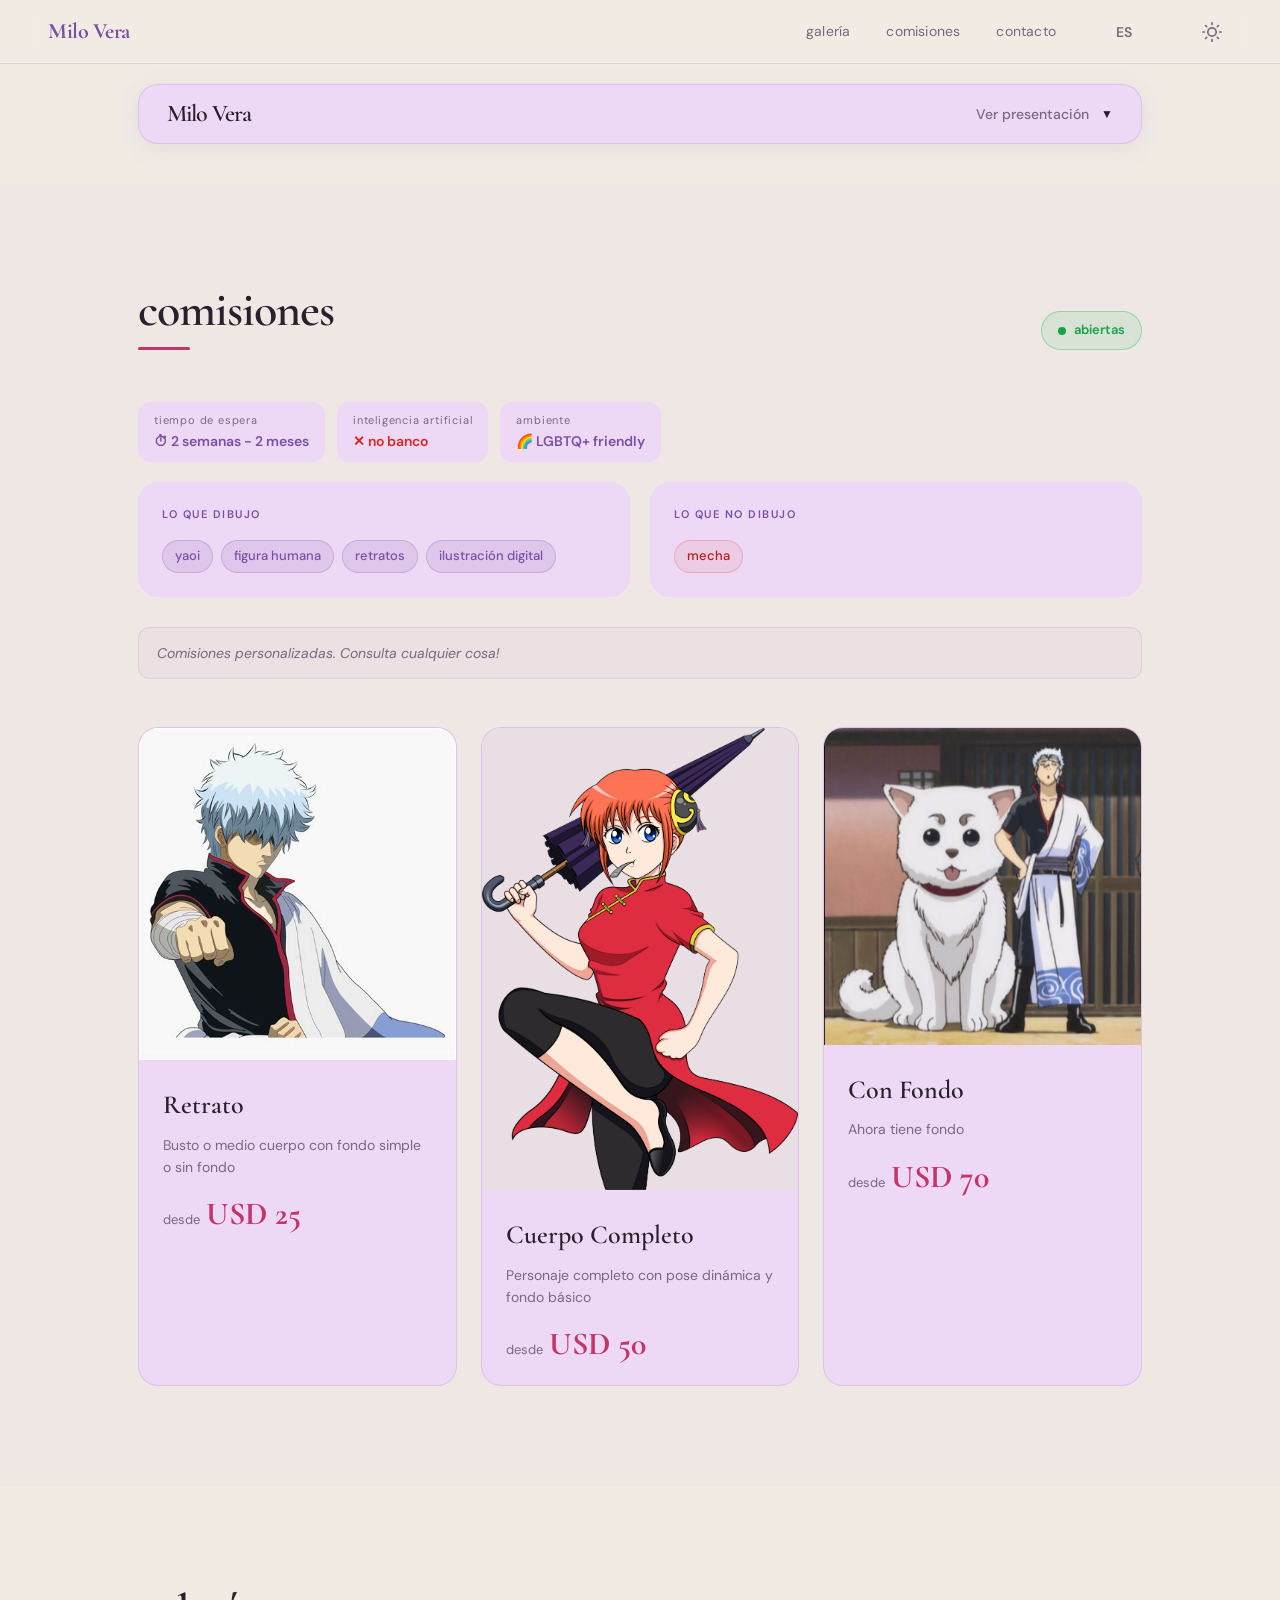
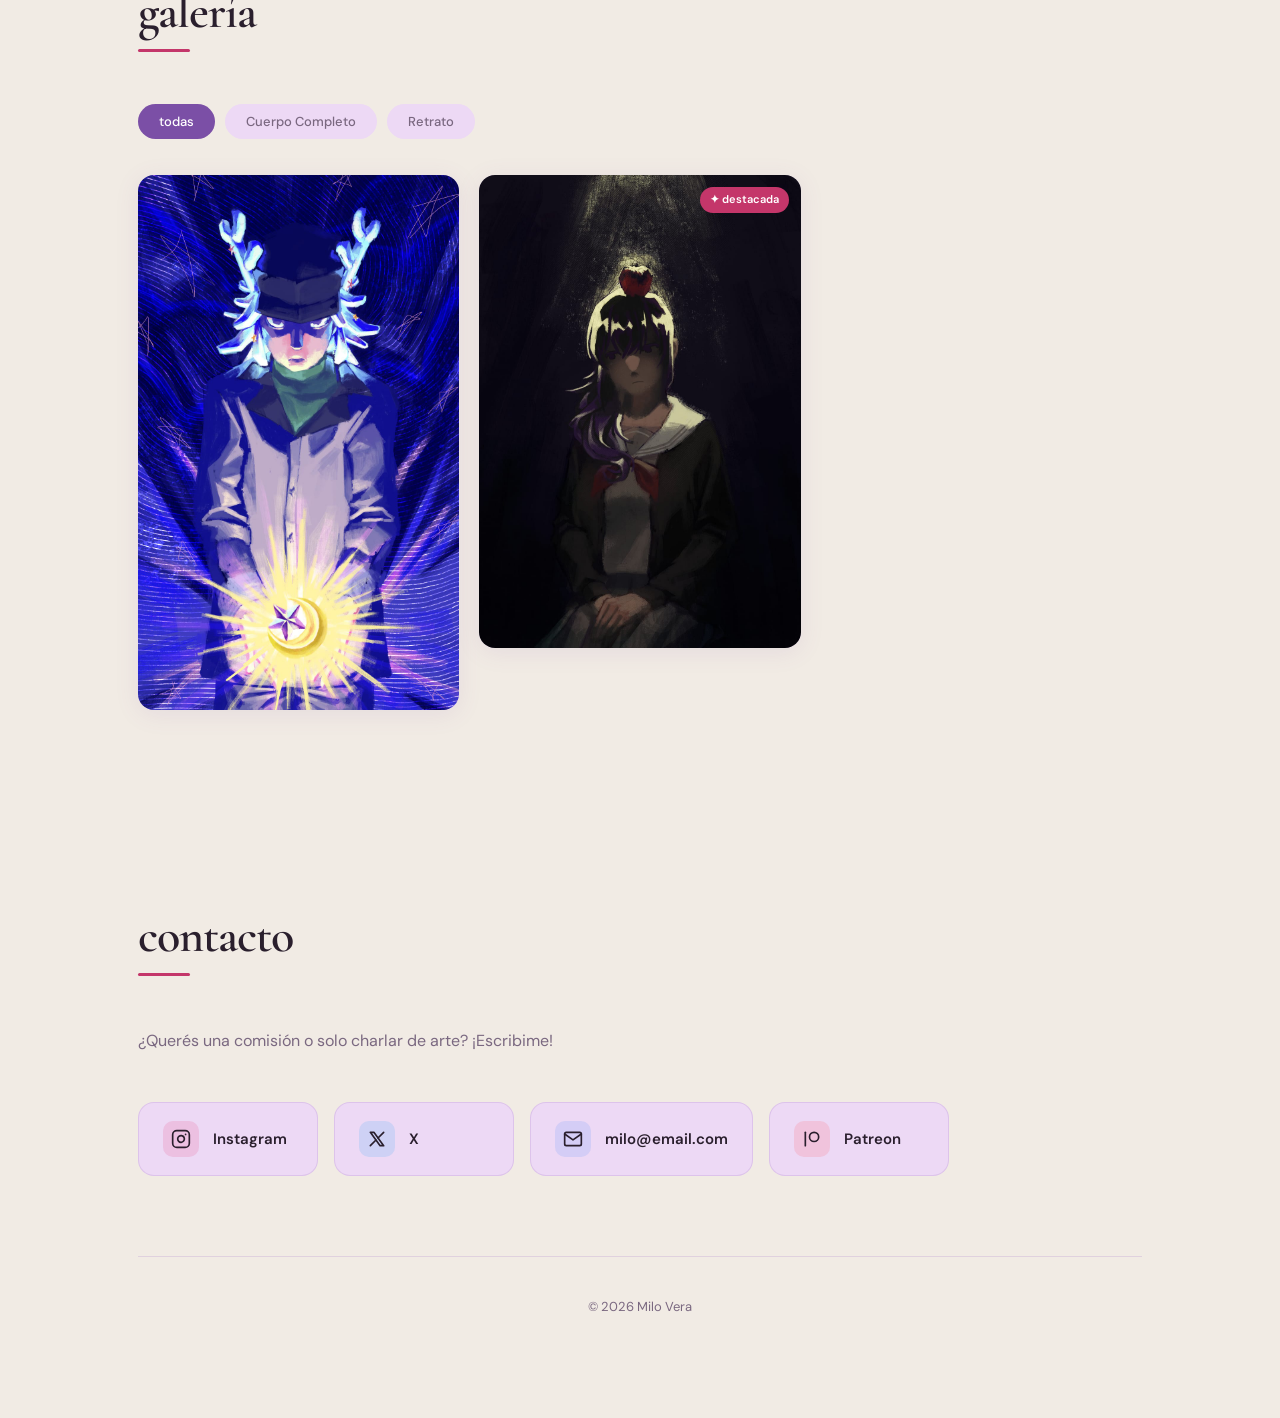
==== commit a16fdf8f: "cambio que queria el dueño" ====
--- a/index.html
+++ b/index.html
@@ -102,22 +102,6 @@
 
       </div>
     </section>
-
-    <section id="galeria" class="section">
-      <div class="container">
-        <div class="section-header">
-          <h2 class="section-title" data-i18n="galeria_titulo">galería</h2>
-          <div class="section-line"></div>
-        </div>
-        <div class="filter-bar" id="filter-bar">
-          <button class="filter-btn active" data-filter="todas">todas</button>
-        </div>
-        <div class="gallery-grid" id="gallery-grid">
-          <div class="gallery-empty">✨ Las obras aparecerán acá</div>
-        </div>
-      </div>
-    </section>
-
     <section id="comisiones" class="section comisiones-section">
       <div class="container">
         <div class="section-header comisiones-header">
@@ -149,6 +133,22 @@
         <div class="comisiones-grid" id="comisiones-grid"></div>
       </div>
     </section>
+    <section id="galeria" class="section">
+      <div class="container">
+        <div class="section-header">
+          <h2 class="section-title" data-i18n="galeria_titulo">galería</h2>
+          <div class="section-line"></div>
+        </div>
+        <div class="filter-bar" id="filter-bar">
+          <button class="filter-btn active" data-filter="todas">todas</button>
+        </div>
+        <div class="gallery-grid" id="gallery-grid">
+          <div class="gallery-empty">✨ Las obras aparecerán acá</div>
+        </div>
+      </div>
+    </section>
+
+    
 
     <section id="contacto" class="section contacto-section">
       <div class="container">
